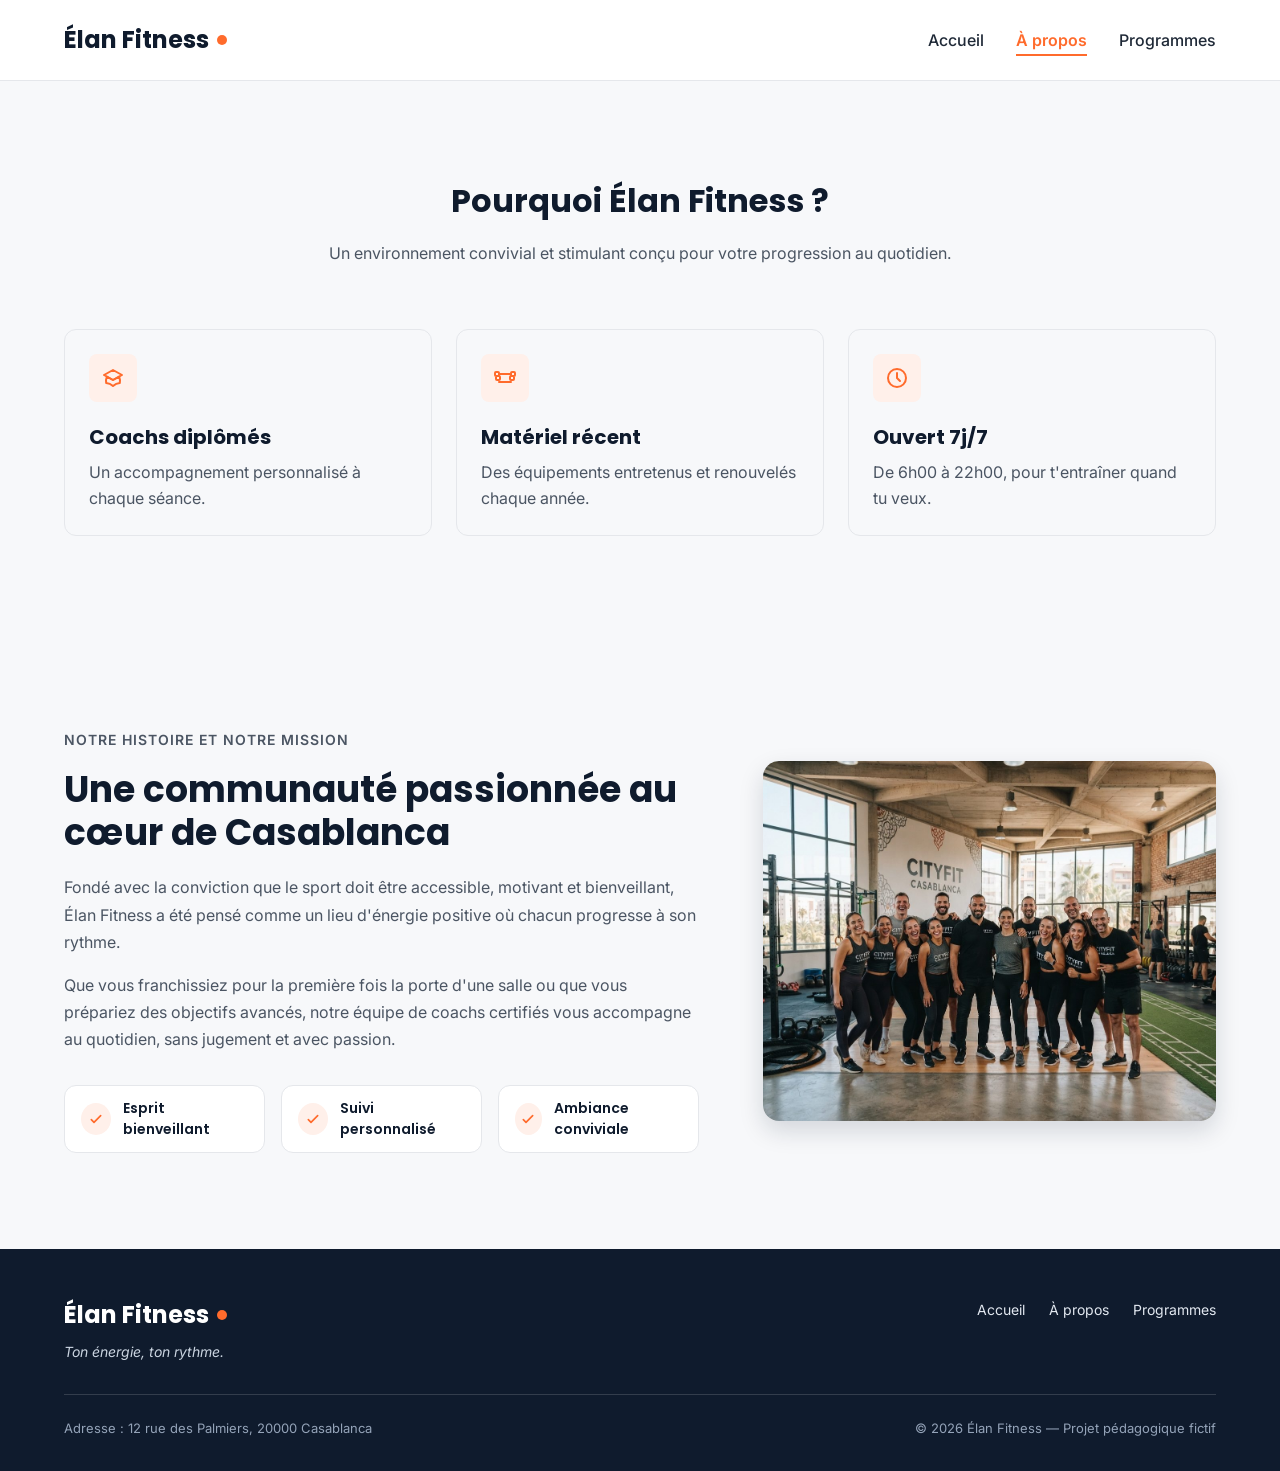
==== apropos.html @ 38b4ad07 "first commit" ====
<!DOCTYPE html>
<html lang="fr">
<head>
  <meta charset="UTF-8">
  <meta name="viewport" content="width=device-width, initial-scale=1">
  <meta name="description" content="Élan Fitness, salle de sport à Casablanca : musculation, yoga, cardio et boxe fitness avec des coachs diplômés. Réservez votre cours d'essai gratuit.">
  <title>Élan Fitness | Salle de sport à Casablanca</title>

  <link rel="preconnect" href="https://fonts.googleapis.com">
  <link rel="preconnect" href="https://fonts.gstatic.com" crossorigin>
  <link href="https://fonts.googleapis.com/css2?family=Inter:wght@400;500;600&family=Poppins:wght@600;700;800&display=swap" rel="stylesheet">

  <link rel="stylesheet" href="style.css">
</head>

<body>

  <header class="en-tete">
    <div class="conteneur en-tete-contenu">
      <a href="#accueil" class="logo">Élan Fitness</a>

      <nav aria-label="Navigation principale">
        <ul class="menu">
          <li><a href="index.html" >Accueil</a></li>
          <li><a href="#apropos" class="lien-actif">À propos</a></li>
          <li><a href="programe.html">Programmes</a></li>
        </ul>
      </nav>
    </div>
  </header>

  <main>

    <section id="programmes" class="section">
      <div class="conteneur">
        <div class="section-titre">
          <h2>Pourquoi Élan Fitness ?</h2>
          <p>Un environnement convivial  et stimulant conçu pour votre progression au quotidien.</p>
        </div>

        <div class="cartes">
          <article class="carte carte-avantage">
            <div class="icone"><img src="img/icone-coach.svg" alt=""></div>
            <h3>Coachs diplômés</h3>
            <p>Un accompagnement personnalisé à chaque séance.</p>
          </article>

          <article class="carte carte-avantage">
            <div class="icone"><img src="img/icone-materiel.svg" alt=""></div>
            <h3>Matériel récent</h3>
            <p>Des équipements entretenus et renouvelés chaque année.</p>
          </article>

          <article class="carte carte-avantage">
            <div class="icone"><img src="img/icone-horloge.svg" alt=""></div>
            <h3>Ouvert 7j/7</h3>
            <p>De 6h00 à 22h00, pour t'entraîner quand tu veux.</p>
          </article>
        </div>

      </div>
    </section>

    <section id="a-propos" class="section">
      <div class="conteneur apropos-contenu">

        <div class="apropos-texte">
          <p class="sur-titre">Notre histoire et notre mission</p>
          <h2>Une communauté passionnée au cœur de Casablanca</h2>
          <p>
            Fondé avec la conviction que le sport doit être accessible, motivant et bienveillant,
            Élan Fitness a été pensé comme un lieu d'énergie positive où chacun progresse à son rythme.
          </p>
          <p>
            Que vous franchissiez pour la première fois la porte d'une salle ou que vous prépariez des
            objectifs avancés, notre équipe de coachs certifiés vous accompagne au quotidien, sans
            jugement et avec passion.
          </p>

          <ul class="valeurs">
            <li class="valeur">
              <div class="icone icone-petite"><img src="img/icone-check.svg" alt=""></div>
              <span>Esprit bienveillant</span>
            </li>
            <li class="valeur">
              <div class="icone icone-petite"><img src="img/icone-check.svg" alt=""></div>
              <span>Suivi personnalisé</span>
            </li>
            <li class="valeur">
              <div class="icone icone-petite"><img src="img/icone-check.svg" alt=""></div>
              <span>Ambiance conviviale</span>
            </li>
          </ul>
        </div>

        <img class="apropos-image" src="img/equipe.jpg" alt="L'équipe de coachs d'Élan Fitness réunie dans la salle">

      </div>
    </section>



  <footer class="pied-de-page">
    <div class="conteneur">

      <div class="pied-haut">
        <div>
          <p class="logo logo-clair">Élan Fitness</p>
          <p class="slogan">Ton énergie, ton rythme.</p>
        </div>

        <nav aria-label="Navigation du pied de page">
          <ul class="menu menu-pied">
            <li><a href="#accueil">Accueil</a></li>
            <li><a href="#a-propos">À propos</a></li>
            <li><a href="#programmes">Programmes</a></li>
          </ul>
        </nav>
      </div>

      <div class="pied-bas">
        <p>Adresse : 12 rue des Palmiers, 20000 Casablanca</p>
        <p>&copy; 2026 Élan Fitness — Projet pédagogique fictif</p>
      </div>

    </div>
  </footer>

</body>
</html>
---- style.css ----
* {
  box-sizing: border-box;
  margin: 0;
  padding: 0;
}

html {
  scroll-behavior: smooth;
}

body {
  font-family: 'Inter', Arial, sans-serif;
  font-size: 16px;
  line-height: 1.5;
  color: #1F2937;
  background-color: #F7F8FA;
}

h1, h2, h3, h4 {
  font-family: 'Poppins', Arial, sans-serif;
  color: #0F1B2D;
}

a {
  color: inherit;
  text-decoration: none;
}

ul {
  list-style: none;
}

img {
  display: block;
  max-width: 100%;
}

a:focus-visible,
button:focus-visible {
  outline: 3px solid #FF6B2C;
  outline-offset: 2px;
}

.conteneur {
  width: 100%;
  max-width: 1200px;
  margin: 0 auto;
  padding: 0 24px;
}

.section {
  padding: 96px 0;
}

.section-blanche {
  background-color: #FFFFFF;
  border-top: 1px solid #E5E7EB;
  border-bottom: 1px solid #E5E7EB;
}

.section-titre {
  max-width: 640px;
  margin: 0 auto 64px;
  text-align: center;
}

.section-titre h2 {
  font-size: 32px;
  margin-bottom: 16px;
}

.section-titre h3 {
  font-size: 26px;
  margin-bottom: 12px;
}

.section-titre p {
  color: #4B5563;
}

.sur-titre {
  font-size: 14px;
  font-weight: 600;
  color: #FF6B2C;
  text-transform: uppercase;
  letter-spacing: 1px;
  margin-bottom: 12px;
}

.bouton {
  display: inline-block;
  padding: 14px 28px;
  border-radius: 8px;
  font-size: 16px;
  font-weight: 600;
  text-align: center;
  cursor: pointer;
}

.bouton-principal {
  background-color: #FF6B2C;
  border: 1px solid #FF6B2C;
  color: #FFFFFF;
}

.bouton-principal:hover {
  background-color: #F05817;
}

.bouton-secondaire {
  background-color: #FFFFFF;
  border: 1px solid #0F1B2D;
  color: #0F1B2D;
}

.bouton-secondaire:hover {
  background-color: #F3F4F6;
}

.cartes {
  display: flex;
  gap: 24px;
}

.carte {
  flex: 1;
  background-color: #FFFFFF;
  border: 1px solid #E5E7EB;
  border-radius: 12px;
  box-shadow: 0 1px 3px rgba(15, 27, 45, 0.08);
}

.icone {
  width: 48px;
  height: 48px;
  background-color: #FFF0EA;
  border-radius: 8px;
  display: flex;
  align-items: center;
  justify-content: center;
}

.icone img {
  width: 24px;
  height: 24px;
}

.icone-petite {
  width: 32px;
  height: 32px;
  border-radius: 50%;
}

.icone-petite img {
  width: 16px;
  height: 16px;
}

.en-tete {
  position: sticky;
  top: 0;
  z-index: 10;
  background-color: #FFFFFF;
  border-bottom: 1px solid #E5E7EB;
}

.en-tete-contenu {
  height: 80px;
  display: flex;
  align-items: center;
  justify-content: space-between;
}

.logo {
  display: flex;
  align-items: center;
  font-family: 'Poppins', Arial, sans-serif;
  font-size: 24px;
  font-weight: 700;
  color: #0F1B2D;
}

.logo::after {
  content: "";
  width: 10px;
  height: 10px;
  margin-left: 8px;
  background-color: #FF6B2C;
  border-radius: 50%;
}

.menu {
  display: flex;
  gap: 32px;
}

.menu a {
  font-weight: 500;
  padding-bottom: 4px;
  border-bottom: 2px solid transparent;
}

.menu a:hover {
  color: #FF6B2C;
}

.menu .lien-actif {
  color: #FF6B2C;
  font-weight: 600;
  border-bottom-color: #FF6B2C;
}

.hero {
  padding: 64px 0 96px;
}

.hero-contenu {
  display: flex;
  align-items: center;
  gap: 32px;
}

.hero-texte {
  flex: 7;
}

.hero-texte h1 {
  font-size: 48px;
  font-weight: 800;
  line-height: 1.2;
  margin-bottom: 24px;
}

.hero-description {
  max-width: 520px;
  font-size: 18px;
  line-height: 1.6;
  color: #4B5563;
  margin-bottom: 32px;
}

.boutons {
  display: flex;
  flex-wrap: wrap;
  gap: 16px;
}

.hero-image {
  flex: 5;
  min-width: 0;
  height: 400px;
  object-fit: cover;
  border-radius: 16px;
  border: 1px solid #E5E7EB;
  box-shadow: 0 10px 25px rgba(15, 27, 45, 0.15);
}

.chiffres {
  display: flex;
  margin-top: 64px;
  padding: 32px;
  background-color: #FFFFFF;
  border: 1px solid #E5E7EB;
  border-radius: 12px;
  box-shadow: 0 1px 3px rgba(15, 27, 45, 0.08);
}

.chiffre {
  flex: 1;
  text-align: center;
  font-weight: 500;
  color: #0F1B2D;
}

.chiffre + .chiffre {
  border-left: 1px solid #E5E7EB;
}

.chiffre-nombre {
  font-family: 'Poppins', Arial, sans-serif;
  font-size: 36px;
  font-weight: 800;
  color: #FF6B2C;
}

.carte-avantage {
  padding: 24px;
  background-color: #F7F8FA;
  box-shadow: none;
}

.carte-avantage .icone {
  margin-bottom: 20px;
}

.carte-avantage h3 {
  font-size: 20px;
  margin-bottom: 8px;
}

.carte-avantage p {
  color: #4B5563;
  line-height: 1.6;
}

.apropos-contenu {
  display: flex;
  align-items: center;
  gap: 64px;
}

.apropos-texte {
  flex: 7;
}

.apropos-texte h2 {
  font-size: 36px;
  line-height: 1.2;
  margin-bottom: 20px;
}

.apropos-texte p {
  color: #4B5563;
  line-height: 1.7;
  margin-bottom: 16px;
}

.valeurs {
  display: flex;
  gap: 16px;
  margin-top: 32px;
}

.valeur {
  flex: 1;
  display: flex;
  align-items: center;
  gap: 12px;
  padding: 12px 16px;
  background-color: #FFFFFF;
  border: 1px solid #E5E7EB;
  border-radius: 12px;
  font-family: 'Poppins', Arial, sans-serif;
  font-size: 14px;
  font-weight: 600;
  color: #0F1B2D;
}

.apropos-image {
  flex: 5;
  min-width: 0;
  height: 360px;
  object-fit: cover;
  border-radius: 16px;
  box-shadow: 0 10px 25px rgba(15, 27, 45, 0.15);
}

.carte-programme {
  display: flex;
  flex-direction: column;
  overflow: hidden;
}

.carte-programme > img {
  width: 100%;
  height: 200px;
  object-fit: cover;
}

.programme-corps {
  flex: 1;
  display: flex;
  flex-direction: column;
  padding: 20px;
}

.programme-corps h3 {
  font-size: 20px;
  margin-bottom: 8px;
}

.programme-corps p {
  font-size: 15px;
  color: #4B5563;
}

.etiquette {
  align-self: flex-start;
  padding: 4px 10px;
  margin-bottom: 12px;
  border-radius: 6px;
  font-size: 12px;
  font-weight: 600;
}

.etiquette-orange {
  background-color: #FFEDE5;
  color: #C2410C;
}

.etiquette-bleue {
  background-color: #DBEAFE;
  color: #1D4ED8;
}

.etiquette-verte {
  background-color: #D1FAE5;
  color: #047857;
}

.programme-corps .duree {
  display: flex;
  align-items: center;
  gap: 8px;
  margin-top: auto;
  padding-top: 16px;
  border-top: 1px solid #E5E7EB;
  font-size: 13px;
  font-weight: 600;
  color: #0F1B2D;
}

.programme-corps h3 + p {
  margin-bottom: 16px;
}

.duree img {
  width: 16px;
  height: 16px;
}

.formules {
  margin-top: 96px;
}

.formule {
  position: relative;
  display: flex;
  flex-direction: column;
  padding: 28px;
}

.formule h4 {
  font-size: 20px;
}

.prix {
  margin: 8px 0 16px;
  font-family: 'Poppins', Arial, sans-serif;
  font-size: 30px;
  font-weight: 800;
  color: #FF6B2C;
}

.prix span {
  font-family: 'Inter', Arial, sans-serif;
  font-size: 16px;
  font-weight: 500;
  color: #4B5563;
}

.prix-note {
  margin: -8px 0 16px;
  font-size: 13px;
  color: #4B5563;
}

.formule-liste {
  flex: 1;
  margin-bottom: 24px;
}

.formule-liste li {
  padding-left: 28px;
  margin-bottom: 12px;
  font-size: 15px;
  background-image: url('img/icone-check.svg');
  background-repeat: no-repeat;
  background-position: left center;
  background-size: 16px;
}

.formule .bouton {
  display: block;
}

.formule-populaire {
  border: 2px solid #FF6B2C;
  box-shadow: 0 10px 25px rgba(255, 107, 44, 0.2);
}

.badge-populaire {
  position: absolute;
  top: -14px;
  left: 50%;
  transform: translateX(-50%);
  padding: 4px 14px;
  background-color: #FF6B2C;
  border-radius: 999px;
  font-size: 12px;
  font-weight: 700;
  text-transform: uppercase;
  color: #FFFFFF;
}

.pied-de-page {
  padding: 48px 0 32px;
  background-color: #0F1B2D;
  color: #FFFFFF;
}

.pied-haut {
  display: flex;
  justify-content: space-between;
  align-items: flex-start;
  padding-bottom: 32px;
  border-bottom: 1px solid rgba(255, 255, 255, 0.15);
}

.logo-clair {
  color: #FFFFFF;
}

.slogan {
  margin-top: 8px;
  font-size: 14px;
  font-style: italic;
  color: #CBD5E1;
}

.menu-pied {
  gap: 24px;
}

.menu-pied a {
  font-size: 14px;
  font-weight: 400;
  color: #E2E8F0;
}

.pied-bas {
  display: flex;
  justify-content: space-between;
  margin-top: 24px;
  font-size: 13px;
  color: #94A3B8;
}
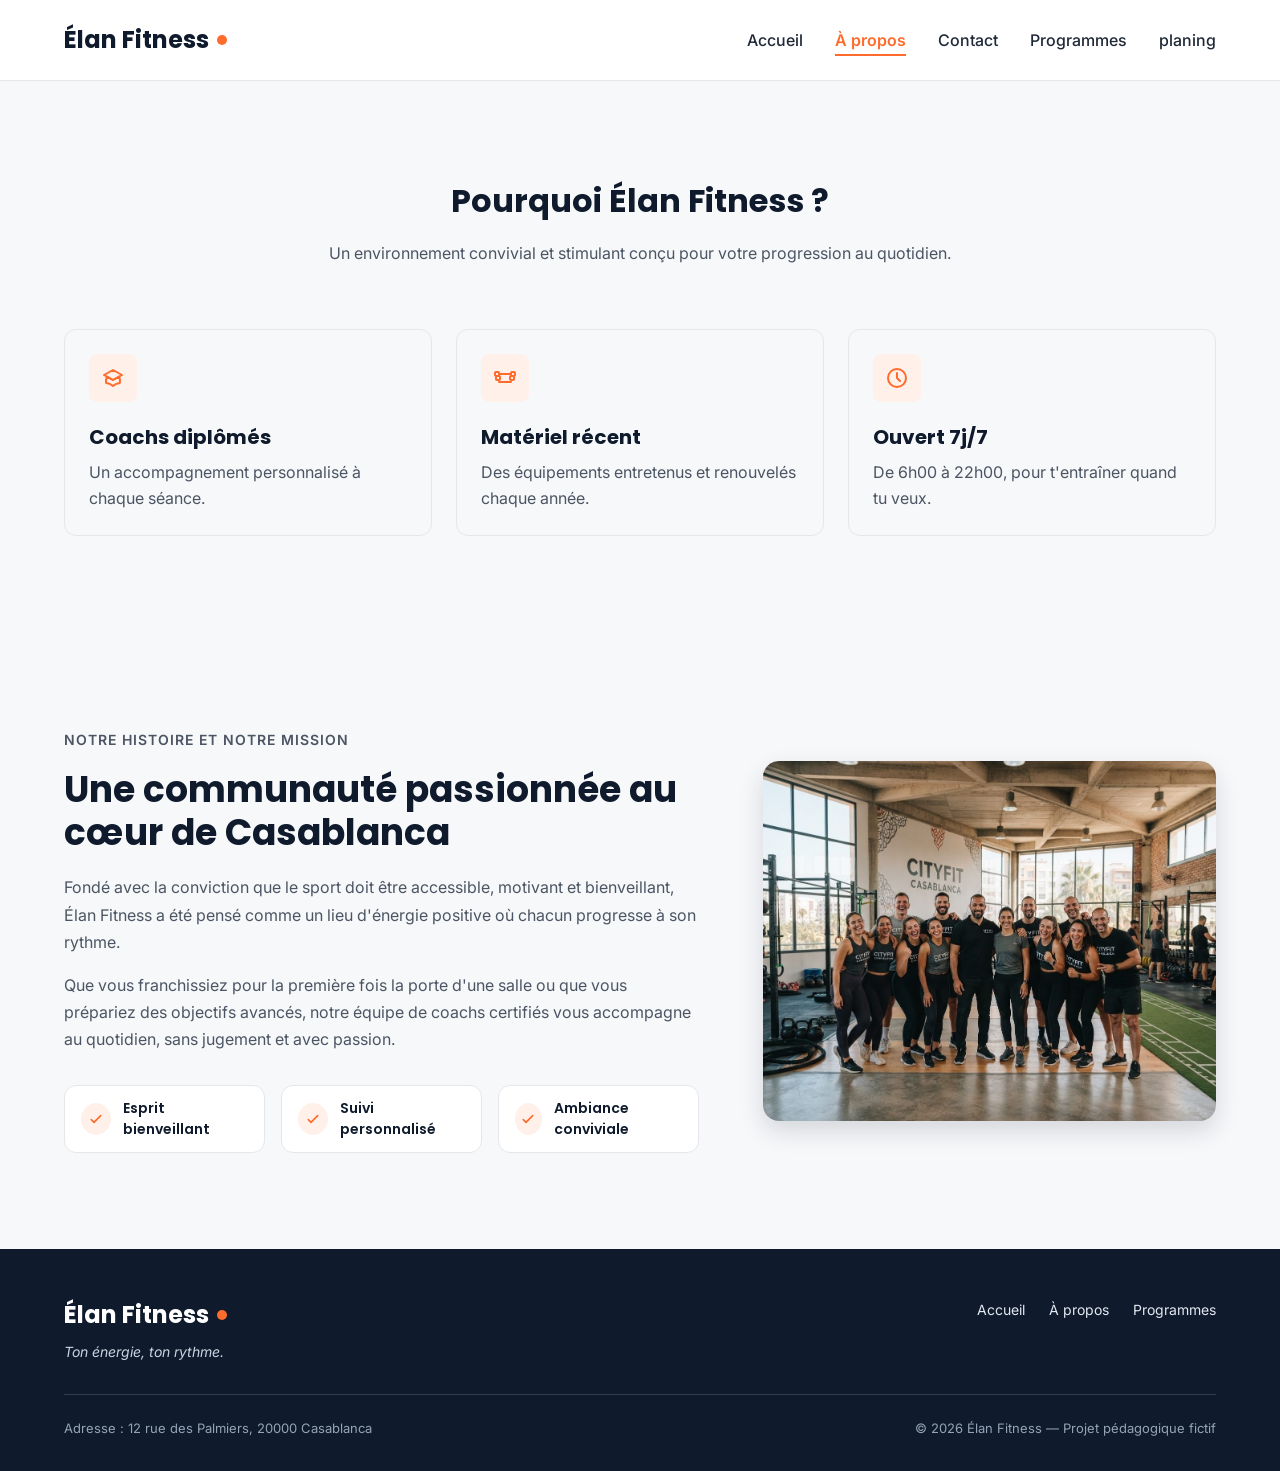
==== commit 1125c1fc: "finaliser la page de planing" ====
--- a/apropos.html
+++ b/apropos.html
@@ -17,13 +17,15 @@
 
   <header class="en-tete">
     <div class="conteneur en-tete-contenu">
-      <a href="#accueil" class="logo">Élan Fitness</a>
+      <a href="index.html" class="logo">Élan Fitness</a>
 
       <nav aria-label="Navigation principale">
         <ul class="menu">
           <li><a href="index.html" >Accueil</a></li>
           <li><a href="#apropos" class="lien-actif">À propos</a></li>
+          <li><a href="contact.html">Contact</a></li>
           <li><a href="programe.html">Programmes</a></li>
+          <li><a href="planing.html">planing</a></li>
         </ul>
       </nav>
     </div>
--- a/style.css
+++ b/style.css
@@ -19,6 +19,7 @@
 h1, h2, h3, h4 {
   font-family: 'Poppins', Arial, sans-serif;
   color: #0F1B2D;
+  
 }
 
 a {
@@ -157,6 +158,15 @@
 }
 
 .en-tete {
+  @media screen and (max-width: 48rem) {
+  
+    flex-direction: column;
+    justify-content: space-around;
+    align-items: flex-start;
+    gap: 20px;
+  
+}
+
   position: sticky;
   top: 0;
   z-index: 10;
@@ -169,6 +179,10 @@
   display: flex;
   align-items: center;
   justify-content: space-between;
+}
+.en-tete-contenu .menu li {
+ max-width: 100%;
+  text-align: center;
 }
 
 .logo {
@@ -192,6 +206,12 @@
 .menu {
   display: flex;
   gap: 32px;
+    @media screen and (max-width: 48rem) {
+   
+   display: flex;
+  gap: 14px;
+  
+}
 }
 
 .menu a {
@@ -365,6 +385,95 @@
   width: 100%;
   height: 200px;
   object-fit: cover;
+}
+.programme{
+    @media screen and (max-width: 48rem) {
+  .container {
+    flex-direction: column;
+    justify-content: space-around;
+    align-items: flex-start;
+    gap: 20px;
+  }
+}
+}
+.contact {
+  .conteneur{display: flex;
+  justify-content: space-between;
+  margin-top: 32px;
+  margin: 32px ;
+  
+  gap: 32px;}
+  form{
+    
+    display: flex;
+    flex-direction: column;
+    align-items: center;
+    gap: 16px;
+    margin: 32px;
+    margin-right: 32px;
+    
+    width: 400px;
+    height: 450px;
+    
+    border-radius: 12px;
+  }
+  li{
+    display: inline;
+  }
+  .hd{
+    margin-left: 500px;
+    margin-top: 30px;
+    h3{
+      color: #FF6B2C;
+    }
+    
+  }
+  input{
+       height: 40px;
+       border:1px solid gray;
+       border-radius: 5px ;
+       box-shadow: #4B5563;
+       width: 300px;
+        border: 1px solid #E5E7EB;
+    }
+    
+
+    textarea{
+         height: 40px;
+       border:1px solid gray;
+       border-radius: 5px ;
+        width: 300px;
+       box-shadow: #4B5563;
+        border: 1px solid #E5E7EB;
+    }
+    button{
+      background-color: #FF6B2C;
+      border: none;
+      height: 40px;
+      width: 150px;
+      border-radius: 20px;
+
+    }
+    h4{
+      color: #FF6B2C;
+    }
+}
+.info{
+  p{
+    background-color: #ffffff;
+    margin: 10px;
+    height: 60px;
+    display: flex;
+    align-items: center;
+    justify-content: center;
+    padding: 10px;
+    border-radius: 10px;
+   border: 1px solid #E5E7EB;
+  }
+  i{
+    margin: 5px;
+    color: #FF6B2C;
+  }
 }
 
 .programme-corps {
@@ -545,3 +654,4 @@
   font-size: 13px;
   color: #94A3B8;
 }
+
